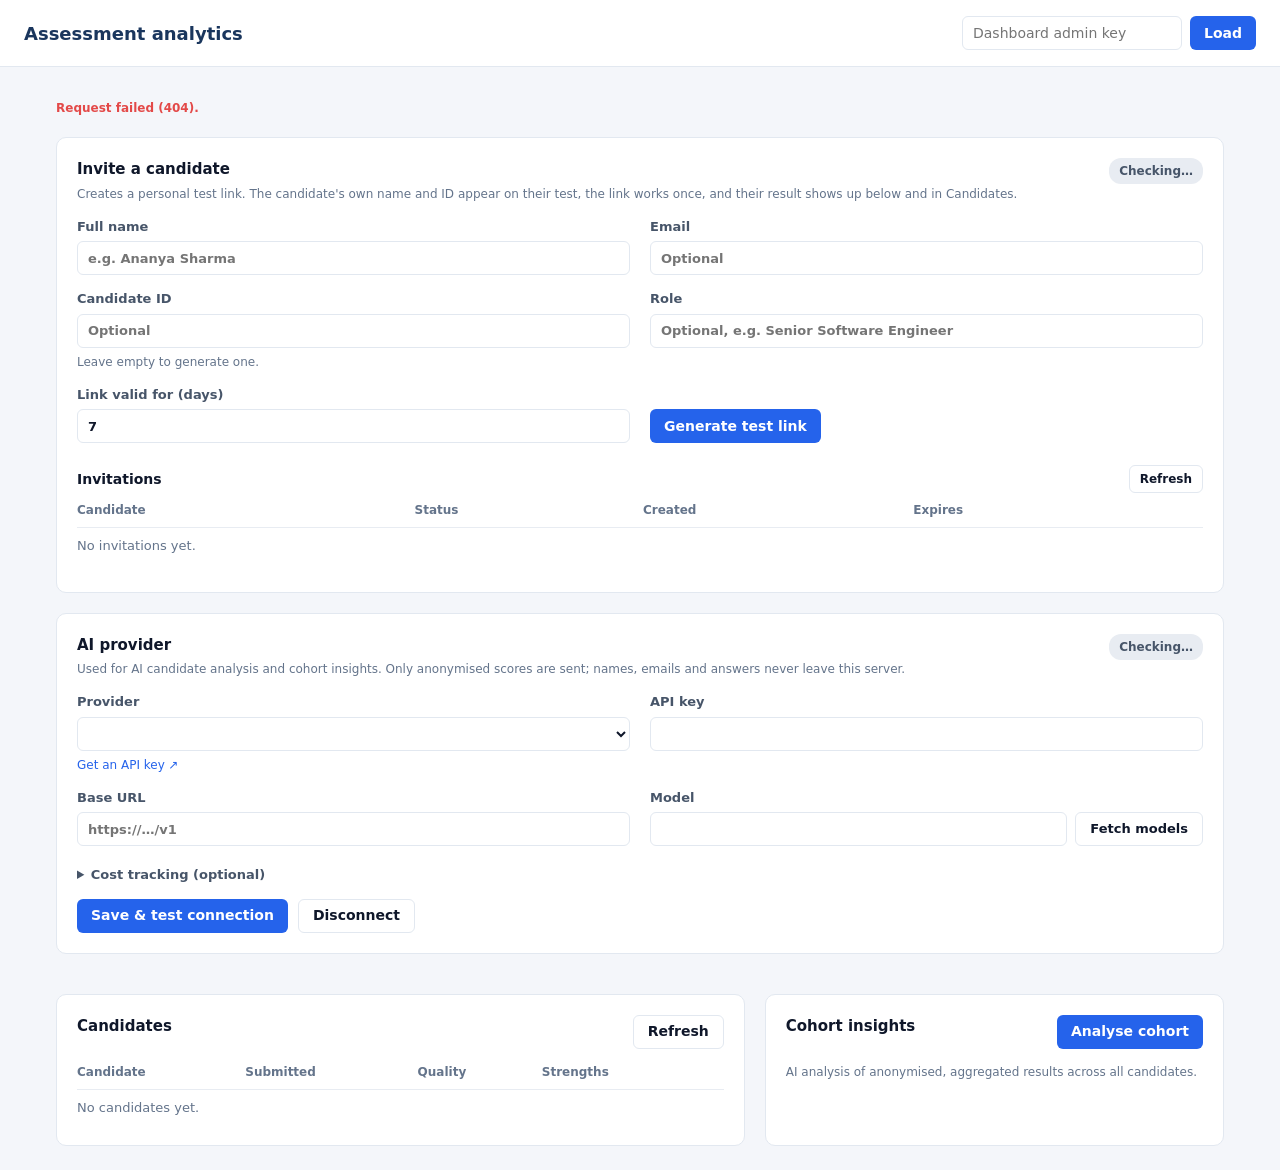
==== backend/static/admin.html @ 27da51e0 "Admin dashboard: Invite a candidate card and invitations table" ====
<!doctype html>
<html lang="en">
<head>
<meta charset="utf-8" />
<meta name="viewport" content="width=device-width, initial-scale=1" />
<title>Assessment Admin</title>
<style>
  :root {
    color-scheme: light;
    --bg: #f4f6fa; --surface: #ffffff; --border: #e2e8f0;
    --text-primary: #0f172a; --text-secondary: #475569; --text-muted: #64748b;
    --accent: #1a365d; --grid: #e8ecf2;
    --seq: #2a78d6;                       /* single-hue sequential (Sten histogram, mean dot) */
    --lvl-low: #e34948; --lvl-mid: #c9c8c2; --lvl-high: #2a78d6;  /* diverging: low | neutral | high */
    --tip-bg: #0f172a; --tip-text: #ffffff;
  }
  @media (prefers-color-scheme: dark) {
    :root:where(:not([data-theme="light"])) {
      color-scheme: dark;
      --bg: #111110; --surface: #1a1a19; --border: #2e2e2b;
      --text-primary: #ffffff; --text-secondary: #c3c2b7; --text-muted: #9a998f;
      --accent: #cde2fb; --grid: #2a2a27;
      --seq: #3987e5; --lvl-low: #e66767; --lvl-mid: #5a5a55; --lvl-high: #3987e5;
      --tip-bg: #f4f4f2; --tip-text: #0f172a;
    }
  }
  :root[data-theme="dark"] {
    color-scheme: dark;
    --bg: #111110; --surface: #1a1a19; --border: #2e2e2b;
    --text-primary: #ffffff; --text-secondary: #c3c2b7; --text-muted: #9a998f;
    --accent: #cde2fb; --grid: #2a2a27;
    --seq: #3987e5; --lvl-low: #e66767; --lvl-mid: #5a5a55; --lvl-high: #3987e5;
    --tip-bg: #f4f4f2; --tip-text: #0f172a;
  }
  * { box-sizing: border-box; }
  body { margin: 0; background: var(--bg); color: var(--text-primary);
         font: 14px/1.5 Inter, "Segoe UI", Roboto, system-ui, sans-serif; }
  header { display: flex; flex-wrap: wrap; gap: 12px; align-items: center; justify-content: space-between;
           padding: 16px 24px; background: var(--surface); border-bottom: 1px solid var(--border); }
  h1 { margin: 0; font-size: 18px; color: var(--accent); }
  h2 { margin: 0 0 12px; font-size: 15px; color: var(--text-primary); }
  .auth { display: flex; gap: 8px; }
  input { height: 34px; padding: 0 10px; border: 1px solid var(--border); border-radius: 6px;
          background: var(--surface); color: var(--text-primary); font: inherit; width: 220px; max-width: 50vw; }
  button { height: 34px; padding: 0 14px; border: 0; border-radius: 6px; background: #2563eb; color: #fff;
           font: inherit; font-weight: 600; cursor: pointer; }
  main { max-width: 1200px; margin: 0 auto; padding: 24px 16px; display: grid; gap: 20px; }
  .card { background: var(--surface); border: 1px solid var(--border); border-radius: 10px; padding: 20px; min-width: 0; }
  .tiles { display: grid; grid-template-columns: repeat(auto-fit, minmax(170px, 1fr)); gap: 12px; }
  .tile { background: var(--surface); border: 1px solid var(--border); border-radius: 10px; padding: 16px; }
  .tile .label { font-size: 12px; color: var(--text-muted); font-weight: 600; text-transform: uppercase; letter-spacing: .04em; }
  .tile .value { font-size: 28px; font-weight: 700; line-height: 1.2; font-variant-numeric: tabular-nums; }
  .tile .sub { font-size: 12px; color: var(--text-secondary); }
  .grid2 { display: grid; grid-template-columns: minmax(0, 1fr) minmax(0, 2fr); gap: 20px; }
  @media (max-width: 860px) { .grid2 { grid-template-columns: minmax(0, 1fr); } }
  .note { font-size: 12px; color: var(--text-muted); margin: 8px 0 0; }
  .error { color: var(--lvl-low); font-weight: 600; }
  .hidden { display: none; }
  /* histogram */
  .hist { display: flex; align-items: flex-end; gap: 2px; height: 180px; border-bottom: 1px solid var(--grid);
          background: repeating-linear-gradient(to top, var(--grid) 0 1px, transparent 1px 45px); }
  .hist .col { flex: 1; height: 100%; display: flex; align-items: flex-end; cursor: default; }
  .hist .bar { width: 100%; background: var(--seq); border-radius: 4px 4px 0 0; min-height: 0; }
  .hist .col:hover .bar { filter: brightness(1.12); }
  .hist-axis { display: flex; gap: 2px; font-size: 12px; color: var(--text-muted); margin-top: 4px; }
  .hist-axis span { flex: 1; text-align: center; font-variant-numeric: tabular-nums; }
  /* dimension table */
  table { width: 100%; border-collapse: collapse; }
  th { text-align: left; font-size: 12px; color: var(--text-muted); font-weight: 600; padding: 0 8px 8px 0; }
  td { padding: 8px 8px 8px 0; border-top: 1px solid var(--grid); vertical-align: middle; }
  td.num { font-variant-numeric: tabular-nums; color: var(--text-secondary); width: 56px; }
  td.mix { width: auto; white-space: nowrap; font-size: 12px; }
  .track { position: relative; height: 18px; min-width: 120px; }
  .track::before { content: ""; position: absolute; left: 0; right: 0; top: 8px; height: 2px; background: var(--grid); }
  .track .dot { position: absolute; top: 3px; width: 12px; height: 12px; margin-left: -6px; border-radius: 50%;
                background: var(--seq); box-shadow: 0 0 0 2px var(--surface); }
  .stack { display: flex; gap: 2px; height: 12px; min-width: 120px; }
  .stack span { height: 100%; }
  .stack span:first-child { border-radius: 4px 0 0 4px; }
  .stack span:last-child { border-radius: 0 4px 4px 0; }
  .legend { display: flex; gap: 14px; font-size: 12px; color: var(--text-secondary); margin-bottom: 10px; flex-wrap: wrap; }
  .legend i { display: inline-block; width: 10px; height: 10px; border-radius: 2px; margin-right: 5px; vertical-align: -1px; }
  .scroll { overflow-x: auto; }
  .card-head { display: flex; flex-wrap: wrap; justify-content: space-between; align-items: flex-start; gap: 12px; margin-bottom: 14px; }
  .card-head > div { flex: 1 1 260px; min-width: 0; }
  .card-head h2 { margin-bottom: 4px; }
  .pill { font-size: 12px; font-weight: 600; padding: 4px 10px; border-radius: 12px; max-width: 100%; overflow-wrap: anywhere;
          background: var(--grid); color: var(--text-secondary); }
  .pill.ok { background: #e7f6ea; color: #13751f; }
  .pill.warn { background: #fff4e0; color: #8a5300; }
  .form-grid { display: grid; grid-template-columns: repeat(2, minmax(0, 1fr)); gap: 14px 20px; }
  .form-grid label { display: flex; flex-direction: column; gap: 5px; font-size: 13px; font-weight: 600; color: var(--text-secondary); min-width: 0; }
  .form-grid input, .form-grid select { width: 100%; max-width: none; }
  select { height: 34px; padding: 0 8px; border: 1px solid var(--border); border-radius: 6px; background: var(--surface);
           color: var(--text-primary); font: inherit; }
  .inline { display: flex; gap: 8px; align-items: flex-end; flex-wrap: wrap; }
  .inline > input { flex: 1; min-width: 0; }
  .inline label { flex: 1; min-width: 140px; }
  .span2 { grid-column: 1 / -1; }
  .hint { font-weight: 400; font-size: 12px; color: var(--text-muted); }
  .hint-link { font-weight: 500; font-size: 12px; color: #2563eb; text-decoration: none; }
  .actions { display: flex; gap: 10px; align-items: center; flex-wrap: wrap; }
  summary { cursor: pointer; font-size: 13px; color: var(--text-secondary); font-weight: 600; }
  button.secondary { background: transparent; color: var(--text-primary); border: 1px solid var(--border); }
  button.secondary:hover { border-color: #2563eb; color: #2563eb; }
  button.danger:hover { border-color: #dc2626; color: #dc2626; }
  button.small { height: 28px; padding: 0 10px; font-size: 12px; }
  button:disabled { opacity: .55; cursor: progress; }
  .grid2b { display: grid; grid-template-columns: minmax(0, 3fr) minmax(0, 2fr); gap: 20px; }
  @media (max-width: 860px) { .grid2b, .form-grid { grid-template-columns: minmax(0, 1fr); } }
  .cand-scroll { max-height: 560px; overflow-y: auto; }
  table.cand thead th { position: sticky; top: 0; background: var(--surface); }
  table.cand td { font-size: 13px; }
  table.cand .who { font-weight: 600; }
  table.cand .sub { font-size: 12px; color: var(--text-muted); }
  table.cand .acts { white-space: nowrap; text-align: right; }
  .tag { display: inline-block; font-size: 11px; font-weight: 600; padding: 1px 7px; border-radius: 999px; background: var(--grid); color: var(--text-secondary); }
  .tag.flag { background: #fdeeee; color: #b42318; }
  .ai h3 { font-size: 13px; margin: 14px 0 6px; color: var(--text-primary); }
  .ai p, .ai li { font-size: 13px; color: var(--text-secondary); }
  .ai ul { margin: 0; padding-left: 18px; }
  .ai .by { font-size: 12px; color: var(--text-muted); margin-top: 12px; }
  dialog { width: min(720px, calc(100vw - 32px)); max-height: calc(100vh - 48px); border: 1px solid var(--border); border-radius: 12px;
           background: var(--surface); color: var(--text-primary); padding: 0; }
  dialog::backdrop { background: rgba(15, 23, 42, .5); }
  .dlg-head { position: sticky; top: 0; display: flex; justify-content: space-between; align-items: center; gap: 12px;
              padding: 14px 20px; background: var(--surface); border-bottom: 1px solid var(--border); }
  .dlg-head h2 { margin: 0; }
  #report-body { padding: 4px 20px 20px; }
  .mini { display: grid; grid-template-columns: repeat(auto-fill, minmax(190px, 1fr)); gap: 4px 16px; margin-top: 8px; }
  .mini div { display: flex; justify-content: space-between; font-size: 12px; color: var(--text-secondary); border-bottom: 1px solid var(--grid); padding: 3px 0; }
  .tag.ok { background: #e7f6ea; color: #13751f; }
  .tag.info { background: #e8f1fd; color: #1d4ed8; }
  .tag.warn { background: #fff4e0; color: #8a5300; }
  .sub-h { display: flex; justify-content: space-between; align-items: center; gap: 12px; margin: 22px 0 8px; font-size: 14px; }
  .inv-result { margin-top: 16px; padding: 14px; border: 1px solid #b7d3f7; border-radius: 8px; background: rgba(37, 99, 235, .06); }
  .inv-result-head { display: flex; flex-wrap: wrap; gap: 4px 10px; align-items: baseline; margin-bottom: 8px; }
  .inv-result .inline input { width: auto; font-family: ui-monospace, SFMono-Regular, Menlo, monospace; font-size: 12px; }
  a.btn-link { display: inline-flex; align-items: center; height: 34px; padding: 0 14px; border: 1px solid var(--border);
               border-radius: 6px; color: var(--text-primary); text-decoration: none; font-weight: 600; white-space: nowrap; }
  a.btn-link:hover { border-color: #2563eb; color: #2563eb; }
  button.copied { background: #13751f; }
  #tip { position: fixed; pointer-events: none; background: var(--tip-bg); color: var(--tip-text); font-size: 12px;
         padding: 6px 9px; border-radius: 6px; opacity: 0; transition: opacity .1s; z-index: 10; white-space: nowrap; }
</style>
</head>
<body>
<header>
  <h1>Assessment analytics</h1>
  <form class="auth" id="auth">
    <input id="key" type="password" placeholder="Dashboard admin key" autocomplete="off" aria-label="Dashboard admin key" />
    <button type="submit">Load</button>
  </form>
</header>
<main>
  <p id="status" class="note">Loading…</p>

  <section class="card" id="invite-card">
    <div class="card-head">
      <div>
        <h2>Invite a candidate</h2>
        <p class="note" style="margin:0">Creates a personal test link. The candidate's own name and ID appear on their test, the link works once, and their result shows up below and in Candidates.</p>
      </div>
      <span class="pill" id="inv-pill">Checking…</span>
    </div>
    <form id="invite-form" class="form-grid" autocomplete="off">
      <label>Full name
        <input id="inv-name" required maxlength="200" placeholder="e.g. Ananya Sharma" />
      </label>
      <label>Email
        <input id="inv-email" type="email" maxlength="320" placeholder="Optional" />
      </label>
      <label>Candidate ID
        <input id="inv-id" maxlength="64" placeholder="Optional" />
        <span class="hint">Leave empty to generate one.</span>
      </label>
      <label>Role
        <input id="inv-role" maxlength="200" placeholder="Optional, e.g. Senior Software Engineer" />
      </label>
      <label>Link valid for (days)
        <input id="inv-days" type="number" min="1" max="90" value="7" required />
      </label>
      <div class="actions" style="align-self:end">
        <button type="submit" id="inv-create">Generate test link</button>
        <span class="note" id="inv-msg" role="status"></span>
      </div>
    </form>
    <div id="inv-result" class="inv-result hidden" aria-live="polite">
      <div class="inv-result-head"><b id="inv-result-title"></b><span class="hint" id="inv-result-sub"></span></div>
      <div class="inline">
        <input id="inv-link" readonly aria-label="Test link" />
        <button type="button" id="inv-copy">Copy link</button>
        <a class="btn-link" id="inv-mail" href="#">Email to candidate</a>
      </div>
    </div>
    <h3 class="sub-h">Invitations <button type="button" class="secondary small" id="inv-refresh">Refresh</button></h3>
    <div class="scroll cand-scroll">
      <table class="cand">
        <thead><tr><th>Candidate</th><th>Status</th><th>Created</th><th>Expires</th><th></th></tr></thead>
        <tbody id="inv-rows"><tr><td colspan="5" class="note">No invitations yet.</td></tr></tbody>
      </table>
    </div>
    <p class="note" id="inv-base"></p>
  </section>

  <section class="card" id="llm-card">
    <div class="card-head">
      <div>
        <h2>AI provider</h2>
        <p class="note" style="margin:0">Used for AI candidate analysis and cohort insights. Only anonymised scores are sent; names, emails and answers never leave this server.</p>
      </div>
      <span class="pill" id="llm-pill">Checking…</span>
    </div>
    <form id="llm-form" class="form-grid" autocomplete="off">
      <label>Provider
        <select id="llm-provider"></select>
        <a id="llm-docs" class="hint-link" target="_blank" rel="noopener">Get an API key ↗</a>
      </label>
      <label>API key
        <input id="llm-key" type="password" autocomplete="new-password" spellcheck="false" />
        <span class="hint" id="llm-key-hint"></span>
      </label>
      <label id="llm-base-wrap">Base URL
        <input id="llm-base" type="url" spellcheck="false" placeholder="https://…/v1" />
      </label>
      <label>Model
        <span class="inline">
          <input id="llm-model" list="llm-models" spellcheck="false" required />
          <button type="button" class="secondary" id="llm-fetch">Fetch models</button>
        </span>
        <datalist id="llm-models"></datalist>
        <span class="hint" id="llm-model-hint"></span>
      </label>
      <details class="span2">
        <summary>Cost tracking (optional)</summary>
        <div class="inline" style="margin-top:8px">
          <label>Input $ / 1M tokens <input id="llm-in-price" type="number" min="0" step="0.01" /></label>
          <label>Output $ / 1M tokens <input id="llm-out-price" type="number" min="0" step="0.01" /></label>
        </div>
      </details>
      <div class="span2 actions">
        <button type="submit" id="llm-save">Save &amp; test connection</button>
        <button type="button" class="secondary danger" id="llm-remove">Disconnect</button>
        <span class="note" id="llm-msg" role="status"></span>
      </div>
    </form>
  </section>

  <section class="tiles" id="tiles"></section>
  <section class="grid2 hidden" id="charts">
    <div class="card">
      <h2>Sten score distribution</h2>
      <div class="hist" id="hist" role="img" aria-label="Histogram of Sten scores across all dimensions"></div>
      <div class="hist-axis" id="hist-axis"></div>
      <p class="note">All dimension scores, Sten 1–10. Expected shape under calibrated norms is roughly bell-shaped around 5–6.</p>
    </div>
    <div class="card">
      <h2>Dimensions</h2>
      <div class="legend" aria-hidden="true">
        <span><i style="background:var(--lvl-low)"></i>Low (1–4)</span>
        <span><i style="background:var(--lvl-mid)"></i>Moderate (5–6)</span>
        <span><i style="background:var(--lvl-high)"></i>High (7–10)</span>
        <span><i style="background:var(--seq);border-radius:50%"></i>Mean Sten</span>
      </div>
      <div class="scroll">
        <table>
          <thead><tr><th>Dimension</th><th>Mean Sten (1–10)</th><th></th><th>Level mix</th><th>L · M · H</th><th>n</th></tr></thead>
          <tbody id="dims"></tbody>
        </table>
      </div>
    </div>
  </section>

  <section class="grid2b">
    <div class="card">
      <div class="card-head">
        <h2>Candidates</h2>
        <button type="button" class="secondary" id="cand-refresh">Refresh</button>
      </div>
      <div class="scroll cand-scroll">
        <table class="cand">
          <thead><tr><th>Candidate</th><th>Submitted</th><th>Quality</th><th>Strengths</th><th></th></tr></thead>
          <tbody id="cand-rows"><tr><td colspan="5" class="note">No candidates yet.</td></tr></tbody>
        </table>
      </div>
    </div>
    <div class="card">
      <div class="card-head">
        <h2>Cohort insights</h2>
        <button type="button" id="cohort-run">Analyse cohort</button>
      </div>
      <div id="cohort-out" class="note">AI analysis of anonymised, aggregated results across all candidates.</div>
    </div>
  </section>
</main>

<dialog id="report">
  <div class="dlg-head"><h2 id="report-title">Report</h2><button type="button" class="secondary" id="report-close">Close</button></div>
  <div id="report-body"></div>
</dialog>
<div id="tip" role="tooltip"></div>
<script>
  const $ = (id) => document.getElementById(id);
  const tip = $("tip");
  const store = {
    get() { try { return sessionStorage.getItem("adminKey") || ""; } catch { return ""; } },
    set(v) { try { sessionStorage.setItem("adminKey", v); } catch {} },
  };
  const esc = (s) => String(s).replace(/[&<>"]/g, (c) => ({ "&": "&amp;", "<": "&lt;", ">": "&gt;", '"': "&quot;" }[c]));

  function showTip(e, html) {
    tip.innerHTML = html; tip.style.opacity = 1;
    const x = Math.min(e.clientX + 12, window.innerWidth - tip.offsetWidth - 8);
    tip.style.left = x + "px"; tip.style.top = (e.clientY - tip.offsetHeight - 10) + "px";
  }
  function hideTip() { tip.style.opacity = 0; }
  function bindTip(el, html) {
    el.addEventListener("mousemove", (e) => showTip(e, html));
    el.addEventListener("mouseleave", hideTip);
  }

  function tile(label, value, sub = "") {
    return `<div class="tile"><div class="label">${esc(label)}</div><div class="value">${esc(value)}</div>` +
           (sub ? `<div class="sub">${esc(sub)}</div>` : "") + `</div>`;
  }

  function render(d) {
    const a = d.assessments, eng = d.engine;
    const genuine = a.by_quality.Genuine || 0;
    const hit = eng.cache.hit_rate;
    $("tiles").innerHTML = [
      tile("Assessments", a.total.toLocaleString(), `${(a.by_status.Completed || 0).toLocaleString()} completed`),
      tile("Genuine responses", a.total ? Math.round((genuine / a.total) * 100) + "%" : "–",
           `${(a.by_quality.Questionable || 0).toLocaleString()} flagged`),
      tile("AI reports", a.premium_reports.toLocaleString(),
           eng.llm_available ? `${eng.llm.provider_label} · ${eng.llm.model}` : "AI provider not configured"),
      tile("LLM cache hit rate", hit == null ? "–" : Math.round(hit * 100) + "%",
           `${eng.api_calls} API calls since start`),
      tile("Est. LLM spend", "$" + eng.estimated_cost_usd.toFixed(3), "since server start"),
      tile("Avg scoring time", a.avg_scoring_time_ms == null ? "–" : a.avg_scoring_time_ms + " ms", `norms: ${d.norms}`),
    ].join("");

    // Histogram (single series: the title names it, no legend box).
    const dist = d.sten_distribution, counts = [];
    for (let s = 1; s <= 10; s++) counts.push(dist[s] || 0);
    const max = Math.max(1, ...counts), total = counts.reduce((x, y) => x + y, 0);
    $("hist").innerHTML = ""; $("hist-axis").innerHTML = "";
    counts.forEach((n, i) => {
      const col = document.createElement("div"); col.className = "col";
      col.innerHTML = `<div class="bar" style="height:${(n / max) * 100}%"></div>`;
      bindTip(col, `<b>Sten ${i + 1}</b> · ${n.toLocaleString()} scores` +
                   (total ? ` (${Math.round((n / total) * 100)}%)` : ""));
      $("hist").appendChild(col);
      $("hist-axis").insertAdjacentHTML("beforeend", `<span>${i + 1}</span>`);
    });

    // Dimension rows: mean dot on a 1–10 track + level mix stack.
    const rows = $("dims"); rows.innerHTML = "";
    Object.entries(d.dimensions).forEach(([dim, s]) => {
      const tr = document.createElement("tr");
      const pos = ((s.mean_sten - 1) / 9) * 100;
      const lv = s.levels, n = s.n || 1;
      tr.innerHTML = `<td>${esc(dim)}</td><td><div class="track"><span class="dot" style="left:${pos}%"></span></div></td>` +
        `<td class="num">${s.mean_sten.toFixed(1)}</td><td><div class="stack"></div></td>` +
        `<td class="num mix">${["Low", "Moderate", "High"].map((k) => Math.round(((lv[k] || 0) / n) * 100)).join(" · ")}%</td>` +
        `<td class="num">${s.n}</td>`;
      bindTip(tr.querySelector(".track"), `<b>${esc(dim)}</b> · mean Sten ${s.mean_sten.toFixed(2)} (range ${s.min_sten}–${s.max_sten})`);
      const stack = tr.querySelector(".stack");
      [["Low", "--lvl-low"], ["Moderate", "--lvl-mid"], ["High", "--lvl-high"]].forEach(([name, token]) => {
        const count = lv[name] || 0;
        if (!count) return;
        const seg = document.createElement("span");
        seg.style.width = (count / n) * 100 + "%"; seg.style.background = `var(${token})`;
        bindTip(seg, `<b>${esc(dim)}</b> · ${name}: ${count} (${Math.round((count / n) * 100)}%)`);
        stack.appendChild(seg);
      });
      rows.appendChild(tr);
    });
    $("charts").classList.toggle("hidden", !a.total);
    $("status").textContent = a.total ? "" : "No assessments yet.";
    $("status").className = "note";
  }

  // ---- API helper -----------------------------------------------------------
  async function api(path, opts = {}) {
    const key = $("key").value || store.get();
    const headers = { ...(opts.body ? { "Content-Type": "application/json" } : {}), ...(key ? { "X-API-Key": key } : {}) };
    const res = await fetch(path, { ...opts, headers });
    if (res.status === 401) throw new Error("Enter a valid dashboard admin key.");
    if (!res.ok) {
      let detail = `Request failed (${res.status}).`;
      try { const j = await res.json(); if (j.detail) detail = typeof j.detail === "string" ? j.detail : JSON.stringify(j.detail); } catch {}
      throw new Error(detail);
    }
    return res;
  }
  async function busy(btn, label, fn) {
    const text = btn.textContent; btn.disabled = true; btn.textContent = label;
    try { return await fn(); } finally { btn.disabled = false; btn.textContent = text; }
  }

  // ---- AI provider settings ---------------------------------------------------
  let providers = [], current = null;

  function specFor(id) { return providers.find((p) => p.id === id); }

  function applyProviderUI(id, keepValues) {
    const spec = specFor(id);
    if (!spec) return;
    const same = current && current.source === "dashboard" && current.provider === id;
    $("llm-docs").style.display = spec.docs_url ? "" : "none";
    $("llm-docs").href = spec.docs_url || "#";
    $("llm-key").placeholder = spec.requires_key ? spec.key_hint : "optional";
    $("llm-key-hint").textContent = same && current.key_hint
      ? `Saved key ${current.key_hint} — leave blank to keep it.` : (spec.requires_key ? "" : "Not required for this provider.");
    $("llm-base-wrap").style.display = spec.base_url_editable ? "" : "none";
    $("llm-model").placeholder = spec.model_hint;
    $("llm-model-hint").textContent = spec.id === "anthropic" ? "" : "Tip: paste your key, then use Fetch models.";
    if (!keepValues) {
      $("llm-key").value = "";
      $("llm-base").value = same && current.base_url ? current.base_url : (spec.base_url || "");
      $("llm-model").value = same ? current.model : (spec.id === "anthropic" ? spec.model_hint : "");
      $("llm-in-price").value = same ? current.input_price_per_mtok || "" : "";
      $("llm-out-price").value = same ? current.output_price_per_mtok || "" : "";
      $("llm-models").innerHTML = "";
    }
  }

  function renderProviderStatus() {
    const pill = $("llm-pill");
    if (current && current.available) {
      pill.className = "pill ok";
      pill.textContent = `${current.provider_label} · ${current.model}` + (current.source === "environment" ? " (from server config)" : "");
    } else {
      pill.className = "pill warn";
      pill.textContent = "Not configured — using pre-written text";
    }
    $("llm-remove").style.display = current && current.source === "dashboard" ? "" : "none";
  }

  async function loadProvider() {
    const data = await (await api("/api/admin/llm")).json();
    providers = data.providers; current = data.current;
    $("llm-provider").innerHTML = providers.map((p) => `<option value="${esc(p.id)}">${esc(p.label)}</option>`).join("");
    $("llm-provider").value = current.provider || "anthropic";
    applyProviderUI($("llm-provider").value, false);
    renderProviderStatus();
  }

  function providerPayload() {
    const spec = specFor($("llm-provider").value);
    const body = { provider: spec.id, model: $("llm-model").value.trim() };
    if ($("llm-key").value.trim()) body.api_key = $("llm-key").value.trim();
    if (spec.base_url_editable && $("llm-base").value.trim()) body.base_url = $("llm-base").value.trim();
    return body;
  }

  $("llm-provider").addEventListener("change", (e) => applyProviderUI(e.target.value, false));

  $("llm-fetch").addEventListener("click", (e) => busy(e.target, "Fetching…", async () => {
    $("llm-msg").textContent = ""; $("llm-msg").className = "note";
    try {
      const { models } = await (await api("/api/admin/llm/models", { method: "POST", body: JSON.stringify(providerPayload()) })).json();
      $("llm-models").innerHTML = models.map((m) => `<option value="${esc(m)}"></option>`).join("");
      $("llm-msg").textContent = `${models.length} models available — pick one in the Model field.`;
      $("llm-model").focus();
    } catch (err) { $("llm-msg").textContent = err.message; $("llm-msg").className = "note error"; }
  }));

  $("llm-form").addEventListener("submit", (e) => {
    e.preventDefault();
    busy($("llm-save"), "Testing connection…", async () => {
      $("llm-msg").textContent = ""; $("llm-msg").className = "note";
      const body = providerPayload();
      const inP = $("llm-in-price").value, outP = $("llm-out-price").value;
      if (inP !== "") body.input_price_per_mtok = Number(inP);
      if (outP !== "") body.output_price_per_mtok = Number(outP);
      try {
        const data = await (await api("/api/admin/llm", { method: "PUT", body: JSON.stringify(body) })).json();
        current = data.current; $("llm-key").value = "";
        applyProviderUI(current.provider, true); renderProviderStatus();
        $("llm-msg").textContent = "Connected and saved. The key is stored encrypted.";
      } catch (err) { $("llm-msg").textContent = err.message; $("llm-msg").className = "note error"; }
    });
  });

  $("llm-remove").addEventListener("click", (e) => {
    if (!confirm("Disconnect this AI provider and delete the saved key?")) return;
    busy(e.target, "Removing…", async () => {
      try {
        current = (await (await api("/api/admin/llm", { method: "DELETE" })).json()).current;
        applyProviderUI($("llm-provider").value, false); renderProviderStatus();
        $("llm-msg").textContent = "Disconnected. The saved key was deleted."; $("llm-msg").className = "note";
      } catch (err) { $("llm-msg").textContent = err.message; $("llm-msg").className = "note error"; }
    });
  });

  // ---- Candidates & reports -------------------------------------------------
  const fmtDate = (iso) => new Date(iso).toLocaleString(undefined, { dateStyle: "medium", timeStyle: "short" });

  async function loadCandidates() {
    const { assessments } = await (await api("/api/admin/assessments?limit=100")).json();
    const rows = $("cand-rows");
    if (!assessments.length) { rows.innerHTML = `<tr><td colspan="5" class="note">No candidates yet.</td></tr>`; return; }
    rows.innerHTML = assessments.map((a) => `
      <tr>
        <td><div class="who">${esc(a.name)}</div><div class="sub">${esc(a.test_taker_id)}</div></td>
        <td class="sub">${esc(fmtDate(a.submitted_at))}</td>
        <td>${a.status !== "Completed" ? '<span class="tag flag">Incomplete</span>'
             : a.response_quality === "Genuine" ? '<span class="tag">Genuine</span>' : '<span class="tag flag">Flagged</span>'}</td>
        <td class="sub">${esc(a.strengths.slice(0, 2).join(", ") || "–")}</td>
        <td class="acts">
          ${a.status === "Completed" ? `<button class="small" data-act="ai" data-id="${esc(a.assessment_id)}">${a.has_premium ? "Re-run AI" : "AI analysis"}</button>` : ""}
          <button class="small secondary" data-act="view" data-id="${esc(a.assessment_id)}">View</button>
          <button class="small secondary" data-act="pdf" data-id="${esc(a.assessment_id)}" data-name="${esc(a.test_taker_id)}">PDF</button>
        </td>
      </tr>`).join("");
  }

  function list(items) { return `<ul>${items.map((i) => `<li>${esc(i)}</li>`).join("")}</ul>`; }
  function byline(gen, source) {
    if (source === "fallback" || !gen) return `<p class="by">Pre-written content (no AI provider available).</p>`;
    return `<p class="by">Generated by ${esc(gen.provider_label)} · ${esc(gen.model)}${source === "mixed" ? " (partly pre-written)" : ""}</p>`;
  }

  function showReport(r) {
    $("report-title").textContent = `${r.name} · ${r.test_id}`;
    const scores = Object.entries(r.scores || {}).map(([d, s]) =>
      `<div><span>${esc(d)}</span><b>${s.sten_score} · ${esc(s.level)}</b></div>`).join("");
    let html = `<div class="ai"><h3>Summary</h3><p>${esc(r.profile_summary)}</p><div class="mini">${scores}</div>`;
    const pf = r.premium_features;
    if (pf && pf.executive_summary) {
      html += `<h3>AI executive summary</h3><p>${esc(pf.executive_summary)}</p>
        <h3>Development plan</h3>${pf.development_plan.map((p) => `<p><b>${esc(p.dimension)}</b></p>${list(p.actions)}`).join("")}
        <h3>Coaching insights</h3>${list(pf.coaching_insights)}${byline(pf.generated_by, pf.content_source)}`;
    } else {
      html += `<p class="by">No AI analysis yet — use “AI analysis” in the candidates table.</p>`;
    }
    $("report-body").innerHTML = html + "</div>";
    $("report").showModal();
  }
  $("report-close").addEventListener("click", () => $("report").close());

  $("cand-rows").addEventListener("click", async (e) => {
    const btn = e.target.closest("button[data-act]");
    if (!btn) return;
    const id = btn.dataset.id;
    try {
      if (btn.dataset.act === "view") {
        showReport(await (await api(`/api/results/${encodeURIComponent(id)}`)).json());
      } else if (btn.dataset.act === "ai") {
        const r = await busy(btn, "Analysing…", async () =>
          (await api("/api/generate-premium-report", { method: "POST", body: JSON.stringify({ test_id: id }) })).json());
        showReport(r); loadCandidates(); refreshAnalytics();
      } else if (btn.dataset.act === "pdf") {
        const blob = await (await api(`/api/export/${encodeURIComponent(id)}?format=pdf`, { method: "POST" })).blob();
        const a = document.createElement("a");
        a.href = URL.createObjectURL(blob); a.download = `assessment_${btn.dataset.name}.pdf`; a.click();
        setTimeout(() => URL.revokeObjectURL(a.href), 1000);
      }
    } catch (err) { alert(err.message); }
  });
  $("cand-refresh").addEventListener("click", () => loadCandidates().catch((err) => alert(err.message)));

  // ---- Candidate invitations -------------------------------------------------
  const INV_TAGS = { invited: ["", "Invited"], started: ["info", "Started"], completed: ["ok", "Completed"],
                     expired: ["warn", "Expired"], revoked: ["flag", "Cancelled"] };
  const fmtDay = (iso) => new Date(iso).toLocaleDateString(undefined, { dateStyle: "medium" });
  let invites = [];

  function mailtoFor(inv) {
    const role = inv.role ? ` for the ${inv.role} role` : "";
    const body = `Hi ${inv.name},\n\nPlease complete your online assessment${role} using your personal link:\n${inv.link}\n\n` +
      `The link can be used once and is valid until ${fmtDay(inv.expires_at)}. The test takes about 45 minutes; ` +
      `please use a laptop or desktop with a stable internet connection.\n\nBest regards`;
    return `mailto:${encodeURIComponent(inv.email || "")}?subject=${encodeURIComponent("Your assessment link")}` +
           `&body=${encodeURIComponent(body)}`;
  }

  async function copyText(text, btn) {
    try { await navigator.clipboard.writeText(text); }
    catch {
      const t = document.createElement("textarea"); t.value = text; document.body.appendChild(t);
      t.select(); document.execCommand("copy"); t.remove();
    }
    const label = btn.textContent; btn.textContent = "Copied ✓"; btn.classList.add("copied");
    setTimeout(() => { btn.textContent = label; btn.classList.remove("copied"); }, 1500);
  }

  function showCreated(inv) {
    $("inv-result-title").textContent = `Link ready for ${inv.name}`;
    $("inv-result-sub").textContent = `${inv.candidate_id} · valid until ${fmtDay(inv.expires_at)} · single use`;
    $("inv-link").value = inv.link;
    $("inv-mail").href = mailtoFor(inv);
    $("inv-mail").style.display = inv.email ? "" : "none";
    $("inv-result").classList.remove("hidden");
    $("inv-link").focus(); $("inv-link").select();
  }

  function renderInvites() {
    const rows = $("inv-rows");
    if (!invites.length) { rows.innerHTML = `<tr><td colspan="5" class="note">No invitations yet.</td></tr>`; return; }
    rows.innerHTML = invites.map((i) => {
      const [cls, label] = INV_TAGS[i.status] || ["", i.status];
      const open = i.status === "invited" || i.status === "started";
      return `<tr>
        <td><div class="who">${esc(i.name)}</div><div class="sub">${esc(i.candidate_id)}${i.email ? " · " + esc(i.email) : ""}${i.role ? " · " + esc(i.role) : ""}</div></td>
        <td><span class="tag ${cls}">${label}</span></td>
        <td class="sub">${esc(fmtDay(i.created_at))}</td>
        <td class="sub">${esc(fmtDay(i.expires_at))}</td>
        <td class="acts">
          ${open ? `<button class="small secondary" data-inv="copy" data-token="${esc(i.token)}">Copy link</button>` : ""}
          ${open ? `<button class="small secondary danger" data-inv="revoke" data-token="${esc(i.token)}">Cancel link</button>` : ""}
          ${i.status === "completed" && i.assessment_id ? `<button class="small secondary" data-inv="view" data-id="${esc(i.assessment_id)}">View report</button>` : ""}
        </td></tr>`;
    }).join("");
  }

  async function loadInvites() {
    const data = await (await api("/api/admin/invites?limit=200")).json();
    invites = data.invites;
    const pill = $("inv-pill");
    pill.className = data.invite_required ? "pill ok" : "pill warn";
    pill.textContent = data.invite_required ? "Candidates need a personal link" : "Test is also open without a link";
    $("inv-base").textContent = `Links open ${data.candidate_app_url}`;
    renderInvites();
  }

  $("invite-form").addEventListener("submit", (e) => {
    e.preventDefault();
    busy($("inv-create"), "Generating…", async () => {
      $("inv-msg").textContent = ""; $("inv-msg").className = "note";
      const body = { name: $("inv-name").value.trim(), valid_days: Number($("inv-days").value) };
      for (const [field, id] of [["email", "inv-email"], ["candidate_id", "inv-id"], ["role", "inv-role"]]) {
        const v = $(id).value.trim(); if (v) body[field] = v;
      }
      try {
        const inv = await (await api("/api/admin/invites", { method: "POST", body: JSON.stringify(body) })).json();
        showCreated(inv);
        ["inv-name", "inv-email", "inv-id"].forEach((id) => { $(id).value = ""; });
        invites = [inv, ...invites]; renderInvites();
      } catch (err) { $("inv-msg").textContent = err.message; $("inv-msg").className = "note error"; }
    });
  });

  $("inv-copy").addEventListener("click", (e) => copyText($("inv-link").value, e.target));
  $("inv-refresh").addEventListener("click", () => loadInvites().catch((err) => {
    $("inv-msg").textContent = err.message; $("inv-msg").className = "note error";
  }));

  $("inv-rows").addEventListener("click", async (e) => {
    const btn = e.target.closest("button[data-inv]");
    if (!btn) return;
    const inv = invites.find((i) => i.token === btn.dataset.token);
    try {
      if (btn.dataset.inv === "copy" && inv) {
        await copyText(inv.link, btn);
      } else if (btn.dataset.inv === "revoke" && inv) {
        if (!btn.dataset.armed) {           // two-step confirm without a blocking dialog
          btn.dataset.armed = "1"; btn.textContent = "Confirm cancel";
          setTimeout(() => { delete btn.dataset.armed; btn.textContent = "Cancel link"; }, 4000);
          return;
        }
        const updated = await busy(btn, "Cancelling…", async () =>
          (await api(`/api/admin/invites/${encodeURIComponent(inv.token)}`, { method: "DELETE" })).json());
        invites = invites.map((i) => (i.token === updated.token ? updated : i)); renderInvites();
        if ($("inv-link").value === updated.link) $("inv-result").classList.add("hidden");
      } else if (btn.dataset.inv === "view") {
        showReport(await (await api(`/api/results/${encodeURIComponent(btn.dataset.id)}`)).json());
      }
    } catch (err) { $("inv-msg").textContent = err.message; $("inv-msg").className = "note error"; }
  });

  // ---- Cohort ---------------------------------------------------------------
  $("cohort-run").addEventListener("click", (e) => busy(e.target, "Analysing…", async () => {
    const out = $("cohort-out");
    try {
      const c = await (await api("/api/admin/cohort-analysis", { method: "POST" })).json();
      out.className = "ai";
      out.innerHTML = `<p>${esc(c.summary)}</p><h3>Observations</h3>${list(c.observations)}
        <h3>Recommendations</h3>${list(c.recommendations)}${byline(c.generated_by, c.content_source)}
        <p class="by">Based on ${c.candidates} candidate${c.candidates === 1 ? "" : "s"}.</p>`;
      refreshAnalytics();
    } catch (err) { out.className = "note error"; out.textContent = err.message; }
  }));

  // ---- Page load ------------------------------------------------------------
  async function refreshAnalytics() { render(await (await api("/api/analytics")).json()); }

  async function load() {
    $("key").value = $("key").value || store.get();
    try {
      await Promise.all([refreshAnalytics(), loadProvider(), loadCandidates(), loadInvites()]);
    } catch (err) {
      $("status").textContent = err.message; $("status").className = "note error";
    }
  }
  $("auth").addEventListener("submit", (e) => { e.preventDefault(); store.set($("key").value); load(); });
  load();
</script>
</body>
</html>
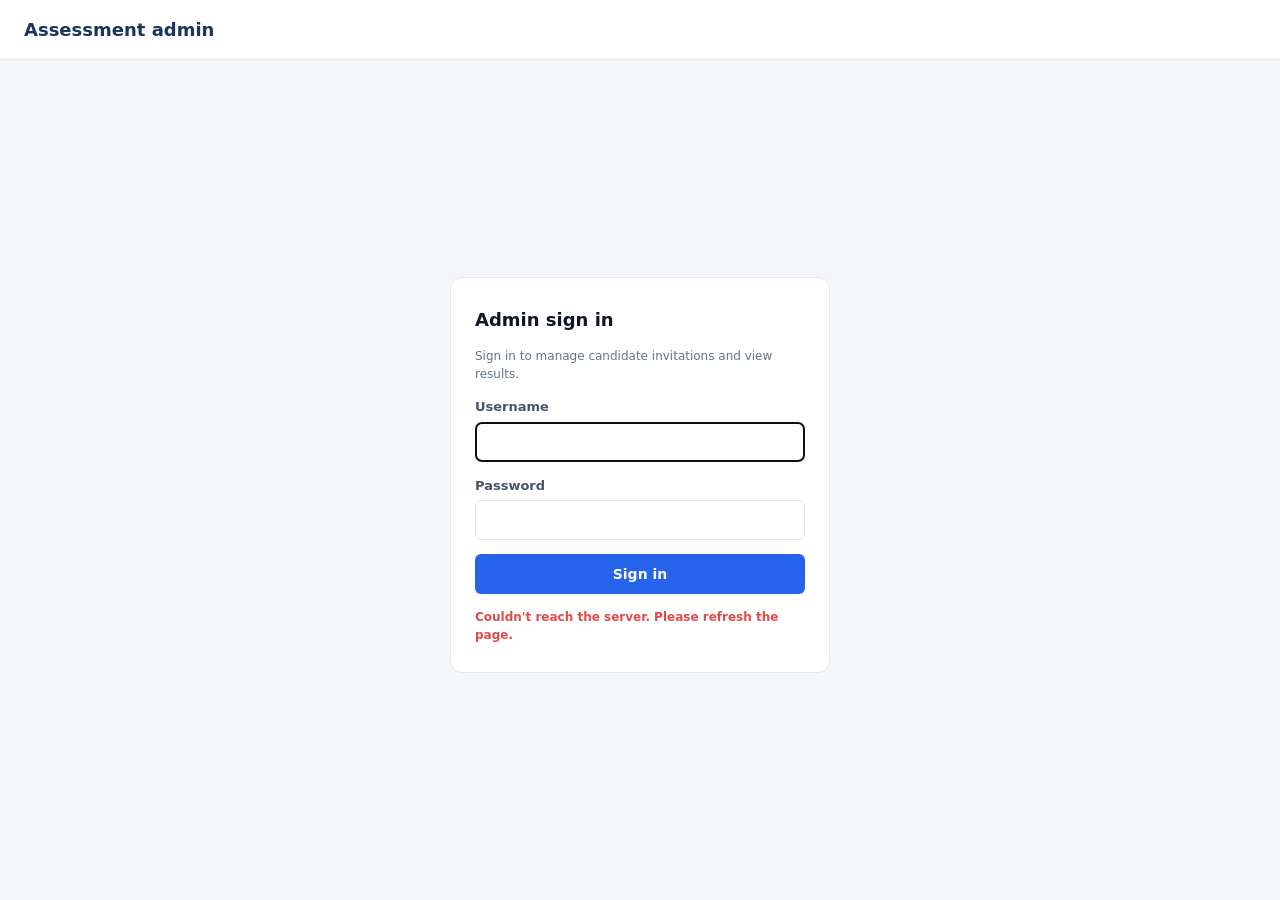
==== commit cdc9ec2a: "Admin dashboard: sign-in screen and sign out" ====
--- a/backend/static/admin.html
+++ b/backend/static/admin.html
@@ -140,19 +140,40 @@
                border-radius: 6px; color: var(--text-primary); text-decoration: none; font-weight: 600; white-space: nowrap; }
   a.btn-link:hover { border-color: #2563eb; color: #2563eb; }
   button.copied { background: #13751f; }
+  .who { display: flex; gap: 10px; align-items: center; font-size: 13px; color: var(--text-secondary); flex-wrap: wrap; }
+  .who b { color: var(--text-primary); }
+  .login { min-height: calc(100vh - 70px); display: grid; place-items: center; padding: 24px 16px; }
+  .login-card { width: min(380px, 100%); background: var(--surface); border: 1px solid var(--border); border-radius: 12px;
+                padding: 28px 24px; display: grid; gap: 14px; }
+  .login-card h2 { font-size: 18px; margin: 0; }
+  .login-card p { margin: 0; }
+  .login-card label { display: flex; flex-direction: column; gap: 5px; font-size: 13px; font-weight: 600; color: var(--text-secondary); }
+  .login-card input { width: 100%; max-width: none; height: 40px; }
+  .login-card button { height: 40px; }
   #tip { position: fixed; pointer-events: none; background: var(--tip-bg); color: var(--tip-text); font-size: 12px;
          padding: 6px 9px; border-radius: 6px; opacity: 0; transition: opacity .1s; z-index: 10; white-space: nowrap; }
 </style>
 </head>
 <body>
 <header>
-  <h1>Assessment analytics</h1>
-  <form class="auth" id="auth">
-    <input id="key" type="password" placeholder="Dashboard admin key" autocomplete="off" aria-label="Dashboard admin key" />
-    <button type="submit">Load</button>
+  <h1>Assessment admin</h1>
+  <div class="who">
+    <span class="pill warn hidden" id="auth-off" title="Set ADMIN_PASSWORD on the server to require a sign-in">Login is off: anyone with this address can open the dashboard</span>
+    <span id="who-name" class="hidden"></span>
+    <button type="button" class="secondary small hidden" id="sign-out">Sign out</button>
+  </div>
+</header>
+<section class="login hidden" id="login-screen">
+  <form class="login-card" id="login-form" autocomplete="on">
+    <h2>Admin sign in</h2>
+    <p class="note">Sign in to manage candidate invitations and view results.</p>
+    <label>Username <input id="login-user" name="username" autocomplete="username" required maxlength="200" /></label>
+    <label>Password <input id="login-pass" name="password" type="password" autocomplete="current-password" required maxlength="500" /></label>
+    <button type="submit" id="login-btn">Sign in</button>
+    <p class="note error" id="login-msg" role="alert"></p>
   </form>
-</header>
-<main>
+</section>
+<main id="dashboard" class="hidden">
   <p id="status" class="note">Loading…</p>
 
   <section class="card" id="invite-card">
@@ -303,8 +324,8 @@
   const $ = (id) => document.getElementById(id);
   const tip = $("tip");
   const store = {
-    get() { try { return sessionStorage.getItem("adminKey") || ""; } catch { return ""; } },
-    set(v) { try { sessionStorage.setItem("adminKey", v); } catch {} },
+    get() { try { return sessionStorage.getItem("adminToken") || ""; } catch { return ""; } },
+    set(v) { try { v ? sessionStorage.setItem("adminToken", v) : sessionStorage.removeItem("adminToken"); } catch {} },
   };
   const esc = (s) => String(s).replace(/[&<>"]/g, (c) => ({ "&": "&amp;", "<": "&lt;", ">": "&gt;", '"': "&quot;" }[c]));
 
@@ -383,10 +404,14 @@
 
   // ---- API helper -----------------------------------------------------------
   async function api(path, opts = {}) {
-    const key = $("key").value || store.get();
-    const headers = { ...(opts.body ? { "Content-Type": "application/json" } : {}), ...(key ? { "X-API-Key": key } : {}) };
+    const token = store.get();
+    const headers = { ...(opts.body ? { "Content-Type": "application/json" } : {}),
+                      ...(token ? { Authorization: `Bearer ${token}` } : {}) };
     const res = await fetch(path, { ...opts, headers });
-    if (res.status === 401) throw new Error("Enter a valid dashboard admin key.");
+    if (res.status === 401) {
+      showLogin("Your session has ended. Please sign in again.");
+      const err = new Error("Please sign in."); err.auth = true; throw err;
+    }
     if (!res.ok) {
       let detail = `Request failed (${res.status}).`;
       try { const j = await res.json(); if (j.detail) detail = typeof j.detail === "string" ? j.detail : JSON.stringify(j.detail); } catch {}
@@ -558,9 +583,9 @@
         a.href = URL.createObjectURL(blob); a.download = `assessment_${btn.dataset.name}.pdf`; a.click();
         setTimeout(() => URL.revokeObjectURL(a.href), 1000);
       }
-    } catch (err) { alert(err.message); }
+    } catch (err) { if (!err.auth) alert(err.message); }
   });
-  $("cand-refresh").addEventListener("click", () => loadCandidates().catch((err) => alert(err.message)));
+  $("cand-refresh").addEventListener("click", () => loadCandidates().catch((err) => { if (!err.auth) alert(err.message); }));
 
   // ---- Candidate invitations -------------------------------------------------
   const INV_TAGS = { invited: ["", "Invited"], started: ["info", "Started"], completed: ["ok", "Completed"],
@@ -688,15 +713,63 @@
   async function refreshAnalytics() { render(await (await api("/api/analytics")).json()); }
 
   async function load() {
-    $("key").value = $("key").value || store.get();
     try {
       await Promise.all([refreshAnalytics(), loadProvider(), loadCandidates(), loadInvites()]);
     } catch (err) {
+      if (err.auth) return;
       $("status").textContent = err.message; $("status").className = "note error";
     }
   }
-  $("auth").addEventListener("submit", (e) => { e.preventDefault(); store.set($("key").value); load(); });
-  load();
+
+  // ---- Sign in ----------------------------------------------------------------
+  function showLogin(message = "") {
+    $("dashboard").classList.add("hidden");
+    $("login-screen").classList.remove("hidden");
+    ["who-name", "sign-out"].forEach((id) => $(id).classList.add("hidden"));
+    $("login-msg").textContent = message;
+    $("login-user").focus();
+  }
+
+  function showDashboard(session) {
+    $("login-screen").classList.add("hidden");
+    $("dashboard").classList.remove("hidden");
+    $("auth-off").classList.toggle("hidden", session.auth_required);
+    if (session.auth_required) {
+      $("who-name").innerHTML = `Signed in as <b>${esc(session.username)}</b>`;
+      ["who-name", "sign-out"].forEach((id) => $(id).classList.remove("hidden"));
+    }
+    load();
+  }
+
+  $("login-form").addEventListener("submit", (e) => {
+    e.preventDefault();
+    busy($("login-btn"), "Signing in…", async () => {
+      $("login-msg").textContent = "";
+      try {
+        const res = await fetch("/api/admin/login", { method: "POST", headers: { "Content-Type": "application/json" },
+          body: JSON.stringify({ username: $("login-user").value, password: $("login-pass").value }) });
+        const data = await res.json().catch(() => ({}));
+        if (!res.ok) throw new Error(typeof data.detail === "string" ? data.detail : "Sign-in failed. Please try again.");
+        store.set(data.token || ""); $("login-pass").value = "";
+        showDashboard({ auth_required: data.auth_required, username: data.username });
+      } catch (err) { $("login-msg").textContent = err.message; $("login-pass").select(); }
+    });
+  });
+
+  $("sign-out").addEventListener("click", () => { store.set(""); showLogin("You have signed out."); });
+
+  async function boot() {
+    try {
+      const token = store.get();
+      const res = await fetch("/api/admin/session", token ? { headers: { Authorization: `Bearer ${token}` } } : {});
+      const session = await res.json();
+      if (session.signed_in) showDashboard(session);
+      else { store.set(""); showLogin(); }
+    } catch {
+      showLogin("Couldn't reach the server. Please refresh the page.");
+    }
+  }
+  boot();
 </script>
 </body>
 </html>
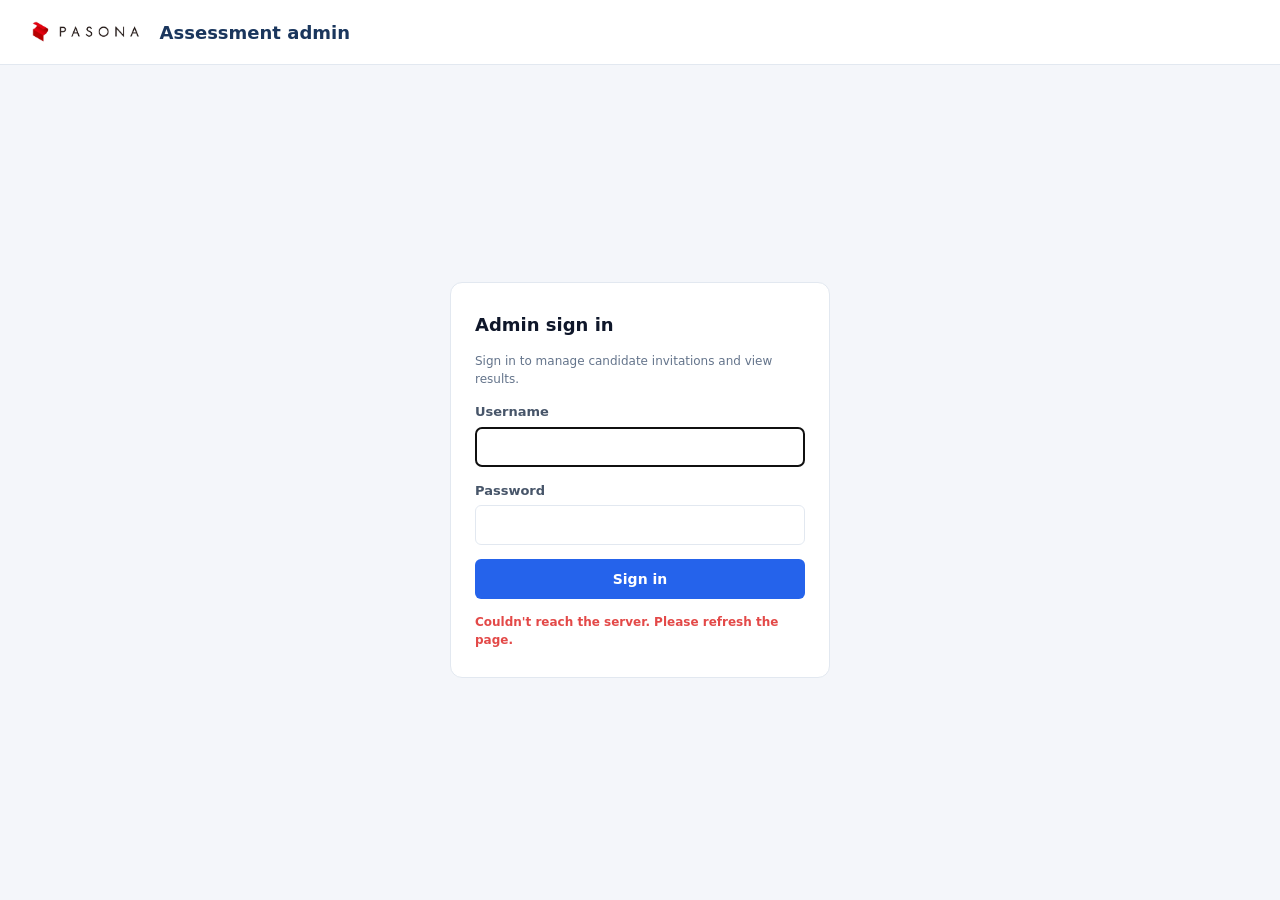
==== commit 2f137b79: "Admin dashboard: Pasona logo and favicon" ====
--- a/backend/static/admin.html
+++ b/backend/static/admin.html
@@ -3,7 +3,8 @@
 <head>
 <meta charset="utf-8" />
 <meta name="viewport" content="width=device-width, initial-scale=1" />
-<title>Assessment Admin</title>
+<title>Assessment Admin · Pasona</title>
+<link rel="icon" type="image/png" href="[data-uri]" />
 <style>
   :root {
     color-scheme: light;
@@ -55,7 +56,7 @@
   @media (max-width: 860px) { .grid2 { grid-template-columns: minmax(0, 1fr); } }
   .note { font-size: 12px; color: var(--text-muted); margin: 8px 0 0; }
   .error { color: var(--lvl-low); font-weight: 600; }
-  .hidden { display: none; }
+  .hidden { display: none !important; }
   /* histogram */
   .hist { display: flex; align-items: flex-end; gap: 2px; height: 180px; border-bottom: 1px solid var(--grid);
           background: repeating-linear-gradient(to top, var(--grid) 0 1px, transparent 1px 45px); }
@@ -140,6 +141,9 @@
                border-radius: 6px; color: var(--text-primary); text-decoration: none; font-weight: 600; white-space: nowrap; }
   a.btn-link:hover { border-color: #2563eb; color: #2563eb; }
   button.copied { background: #13751f; }
+  .title { display: flex; align-items: center; gap: 12px; min-width: 0; }
+  .logo-chip { display: inline-flex; background: #fff; border-radius: 6px; padding: 5px 8px; }
+  .logo-chip img { display: block; height: 22px; width: auto; }
   .who { display: flex; gap: 10px; align-items: center; font-size: 13px; color: var(--text-secondary); flex-wrap: wrap; }
   .who b { color: var(--text-primary); }
   .login { min-height: calc(100vh - 70px); display: grid; place-items: center; padding: 24px 16px; }
@@ -156,7 +160,10 @@
 </head>
 <body>
 <header>
-  <h1>Assessment admin</h1>
+  <div class="title">
+    <span class="logo-chip"><img src="[data-uri]" alt="Pasona" width="313" height="64" /></span>
+    <h1>Assessment admin</h1>
+  </div>
   <div class="who">
     <span class="pill warn hidden" id="auth-off" title="Set ADMIN_PASSWORD on the server to require a sign-in">Login is off: anyone with this address can open the dashboard</span>
     <span id="who-name" class="hidden"></span>
